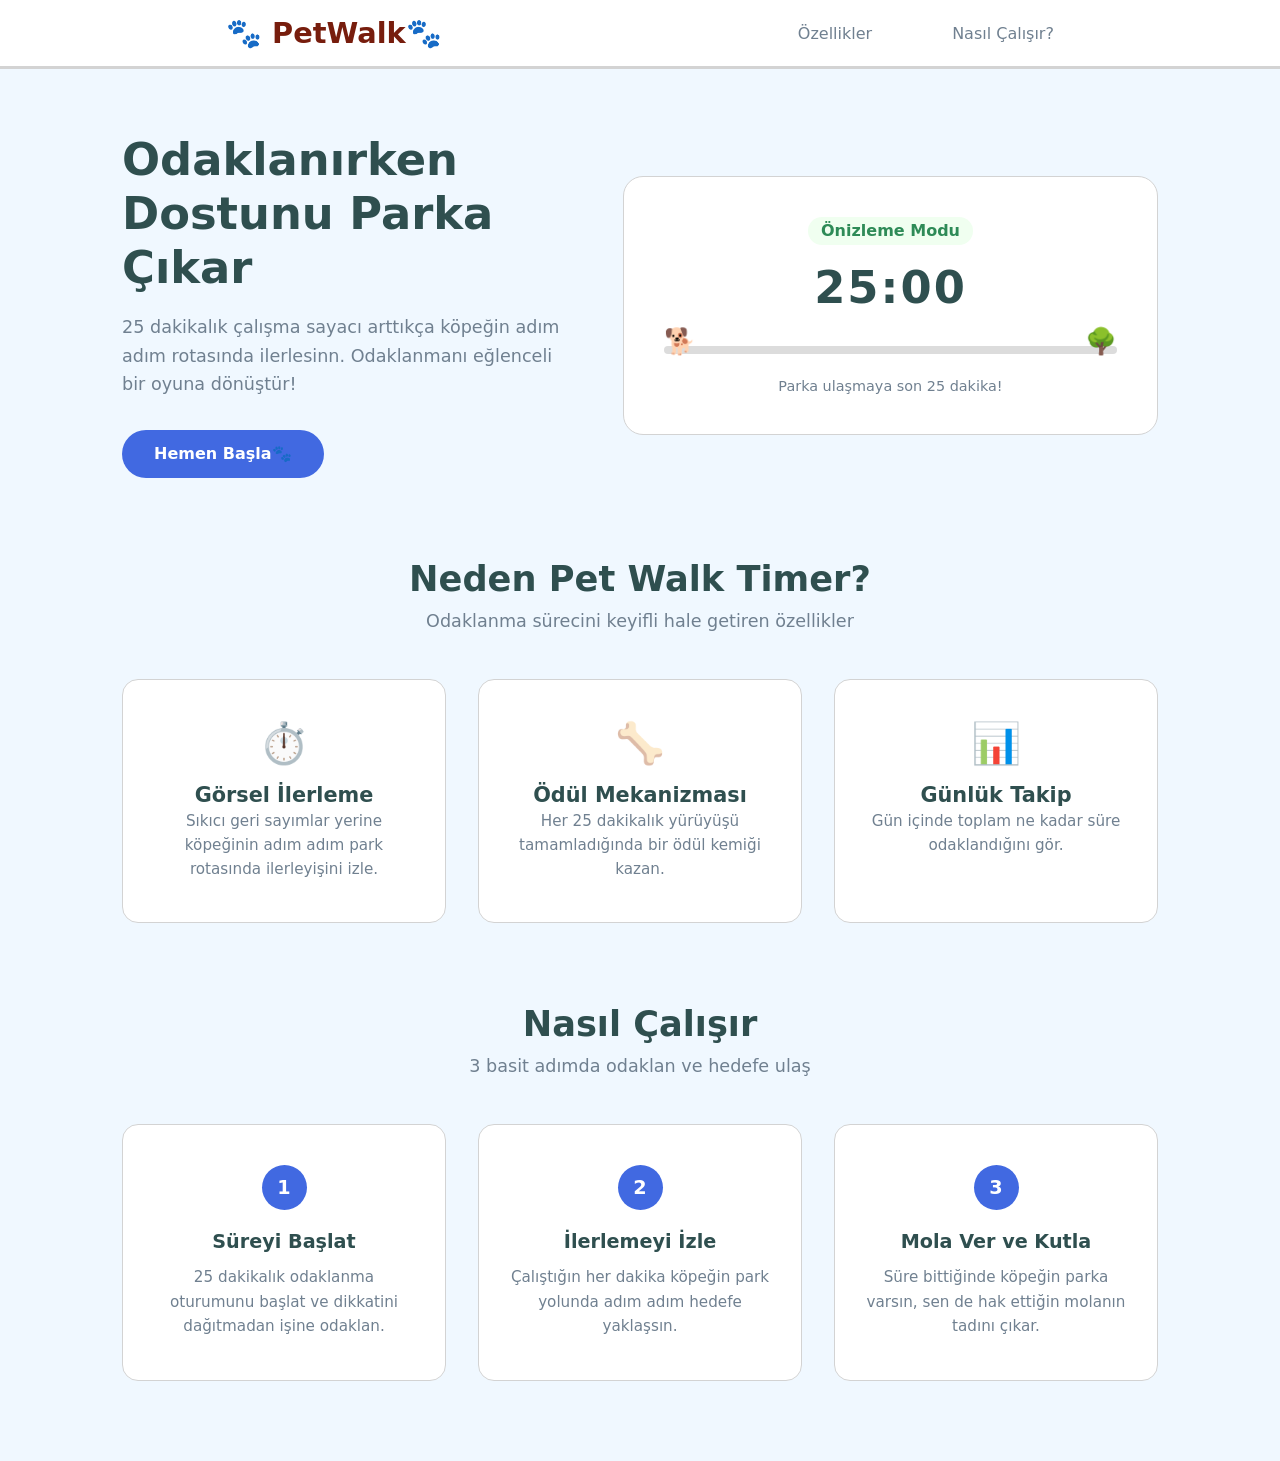
==== index.html @ 1a168e54 "feat: landing page, hero and features sections completed" ====
<!doctype html>
<html lang="en">
  <head>
    <meta charset="UTF-8" />
    <meta name="viewport" content="width=device-width, initial-scale=1.0" />
    <title>Document</title>
    <link rel="stylesheet" href="style.css" />
  </head>
  <body>
    <header>
      <nav class="navbar">
        <div class="logo">🐾 PetWalk🐾</div>
        <ul class="nav-links">
          <li><a href="#features">Özellikler</a></li>
          <li><a href="#how-it-works">Nasıl Çalışır?</a></li>
        </ul>
      </nav>
    </header>
    <main>
      <section class="hero-container">
        <!--Sol Taraf: Yazılar ve Buton-->
        <div class="hero-text">
          <h1>Odaklanırken Dostunu <span>Parka Çıkar</span></h1>
          <p>
            25 dakikalık çalışma sayacı arttıkça köpeğin adım adım rotasında
            ilerlesinn. Odaklanmanı eğlenceli bir oyuna dönüştür!
          </p>
          <a href="#app" class="hero-btn">Hemen Başla🐾 </a>
        </div>
        <!--Sağ Taraf: Önizleme Kartı-->
        <div class="hero-card">
          <div class="card-badge">Önizleme Modu</div>
          <div class="card-timer">25:00</div>
          <div class="card-track">
            <span class="card-dog">🐕</span>
            <span class="card-tree">🌳</span>
          </div>
          <p class="card-info">Parka ulaşmaya son 25 dakika!</p>
        </div>
      </section>
      <section id="features" class="features-section">
        <div class="features-header">
          <h2>Neden Pet Walk Timer?</h2>
          <p>Odaklanma sürecini keyifli hale getiren özellikler</p>
        </div>
        <div class="features-grid">
          <!--Kart 1-->
          <div class="feature-card">
            <div class="feature-icon">⏱️</div>
            <h3>Görsel İlerleme</h3>
            <p>
              Sıkıcı geri sayımlar yerine köpeğinin adım adım park rotasında
              ilerleyişini izle.
            </p>
          </div>
          <!--Kart 2-->
          <div class="feature-card">
            <div class="feature-icon">🦴</div>
            <h3>Ödül Mekanizması</h3>
            <p>
              Her 25 dakikalık yürüyüşü tamamladığında bir ödül kemiği kazan.
            </p>
          </div>
          <!--Kart 3-->
          <div class="feature-card">
            <div class="feature-icon">📊</div>
            <h3>Günlük Takip</h3>
            <p>Gün içinde toplam ne kadar süre odaklandığını gör.</p>
          </div>
        </div>
      </section>
      <!-- 3. Bölüm: Nasıl Çalışır-->
      <section id="how-it-works" class="how-section">
        <div class="features-header">
          <h2>Nasıl Çalışır</h2>
          <p>3 basit adımda odaklan ve hedefe ulaş</p>
        </div>
        <div class="steps-grid">
          <!-- Adım 1-->
          <div class="step-card">
            <div class="step-number">1</div>
            <h3>Süreyi Başlat</h3>
            <p>
              25 dakikalık odaklanma oturumunu başlat ve dikkatini dağıtmadan
              işine odaklan.
            </p>
          </div>
          <!-- Adım 2-->
          <div class="step-card">
            <div class="step-number">2</div>
            <h3>İlerlemeyi İzle</h3>
            <p>
              Çalıştığın her dakika köpeğin park yolunda adım adım hedefe
              yaklaşsın.
            </p>
          </div>
          <!-- Adım 3-->
          <div class="step-card">
            <div class="step-number">3</div>
            <h3>Mola Ver ve Kutla</h3>
            <p>
              Süre bittiğinde köpeğin parka varsın, sen de hak ettiğin molanın
              tadını çıkar.
            </p>
          </div>
        </div>
      </section>
    </main>
  </body>
</html>
---- style.css ----
/* Temel Sıfırlama */
* {
  box-sizing: border-box;
  margin: 0;
  padding: 0;
  font-family:
    system-ui,
    -apple-system,
    sans-serif;
}
body {
  background-color: aliceblue;
  color: darkslategray;
}
/* Header & Navbar Hizalama */
.navbar {
  display: flex;
  justify-content: space-around;
  align-items: center; /* yatay da hizalama*/
  padding: 1rem 3rem;
  background-color: white;
  border-bottom: 3px solid lightgray;
}
.logo {
  font-size: 1.8rem;
  font-weight: 800;
  color: rgb(119, 29, 13);
  display: flex;
  align-items: center;
  gap: 0.4rem;
  text-decoration: none;
}
.nav-links {
  display: flex;
  list-style: none;
  gap: 5rem;
  align-items: center;
}
.nav-links a {
  text-decoration: none;
  color: slategray;
  font-weight: 500;
  transition: color 0.02 ease;
}
/*Hero Ana Kapsayıcı (iki kolonlu yerleşim)*/
.hero-container {
  display: flex;
  justify-content: space-between;
  align-items: center;
  max-width: 1100px;
  margin: 4rem auto;
  padding: 0 2rem;
  gap: 3rem;
}
/*Sol taraf metin alanı*/
.hero-text {
  flex: 1;
}
.hero-text h1 {
  font-size: 2.8rem;
  line-height: 1.2;
  margin-bottom: 1.2rem;
}
.hero-text p {
  font-size: 1.1rem;
  color: slategray;
  margin-bottom: 2rem;
  line-height: 1.6;
}
/*Buton tasarımı*/
.hero-btn {
  display: inline-block;
  background-color: royalblue;
  color: white;
  text-decoration: none;
  padding: 0.9rem 2rem;
  border-radius: 25px;
  font-weight: 600;
  transition:
    transform 0.02s ease,
    background-color 0.02s ease;
}
.hero-btn:hover {
  background-color: darkblue;
  transform: translateY(-2px);
}
/*Sağ taraf önizleme kartı*/
.hero-card {
  flex: 1;
  background-color: white;
  padding: 2.5rem;
  border-radius: 20px;
  box-shadow: 0 10 px 30px rgba(0, 0, 0, 0, 08);
  border: 1px solid lightgray;
  text-align: center;
}
.card-badge {
  display: inline-block;
  background-color: honeydew;
  color: seagreen;
  padding: 0.3rem 0.8rem;
  border-radius: 20px;
  font-size: 0.85;
  font-weight: 600;
  margin-bottom: 1rem;
}
.card-timer {
  font-size: 2.8rem;
  font-weight: 800;
  letter-spacing: 2px;
  margin-bottom: 1rem;
}
/* Kart içindeki yol çizgisi*/
.card-track {
  background-color: gainsboro;
  height: 8px;
  border-radius: 4px;
  position: realtive;
  margin: 2rem 0 1.5rem 0;
  display: flex;
  justify-content: space-between;
  align-items: center;
}
.card-dog {
  font-size: 1.6rem;
  transform: translateY(-9px);
}

.card-tree {
  font-size: 1.6rem;
  transform: translateY(-9px);
}

.card-info {
  font-size: 0.9rem;
  color: slategray;
}
/*Özellikler Bölümü*/
.features-section {
  max-width: 1100px;
  margin: 5rem auto;
  padding: 0 2rem;
}
/* Başlık ve açıklama metni*/
.features-header {
  text-align: center;
  margin-bottom: 3rem;
}
.features-header h2 {
  font-size: 2.2rem;
  margin-bottom: 0.8rem;
}
.features-header p {
  color: slategray;
  font-size: 1.1rem;
}
/* 3 Kartı yan yana dizme*/
.features-grid {
  display: grid;
  grid-template-columns: 1fr 1fr 1fr; /* 3 eşit sütün oluşturur*/
  gap: 2rem; /* kartların arasına 2 rem boşluk koyar*/
}
/* Tekil kart tasarımı*/
.feature-card {
  background-color: white;
  padding: 2.5rem 1.8rem;
  border-radius: 16px;
  border: 1px solid lightgray;
  text-align: center;
  transition: transform 0.02s ease;
}
/* kartın üzerine gelince hafif yukarı kayması*/
.feature-card-hover {
  transform: translateY(-5px);
}
/* kart içindeki ikon, başlık ve yazılar*/
.feature-icon {
  font-size: 2.5rem;
  margin-bottom: 1rem;
}
.feature-card h3 {
  font-size: 1.3rem;
  margin-bottom: 0.08rem;
}
.feature-card p {
  color: slategray;
  line-height: 1.6;
  font-size: 0.95rem;
}
/* NASIL ÇALIŞIR BÖLÜMÜ*/
.how-section {
  max-width: 1100px;
  margin: 5rem auto;
  padding: 0 2rem;
}
/* Adımı yan yana dizme */
.steps-grid {
  display: grid;
  grid-template-columns: 1fr 1fr 1fr;
  gap: 2rem;
}

.step-card {
  background-color: white;
  padding: 2.5rem 1.8rem;
  border-radius: 16px;
  border: 1px solid lightgray;
  text-align: center;
  transition: transform 0.02 ease;
}
.step-card:hover {
  transform: translateY(-5px);
}
/* Yuvarlak mavi adım numaraları (1,2,3) */
.step-number {
  width: 45px;
  height: 45px;
  background-color: royalblue;
  color: white;
  border-radius: 50%;
  display: flex;
  align-items: center;
  justify-content: center;
  font-weight: 700;
  font-size: 1.2rem;
  margin: 0 auto 1.2rem auto;
}
.step-card h3 {
  font-size: 1.2rem;
  margin-bottom: 0.8rem;
}
.step-card p {
  font-size: 1.2rem;
  margin-bottom: 0.08rem;
}
.step-card p {
  color: slategray;
  line-height: 1.6;
  font-size: 0.95rem;
}
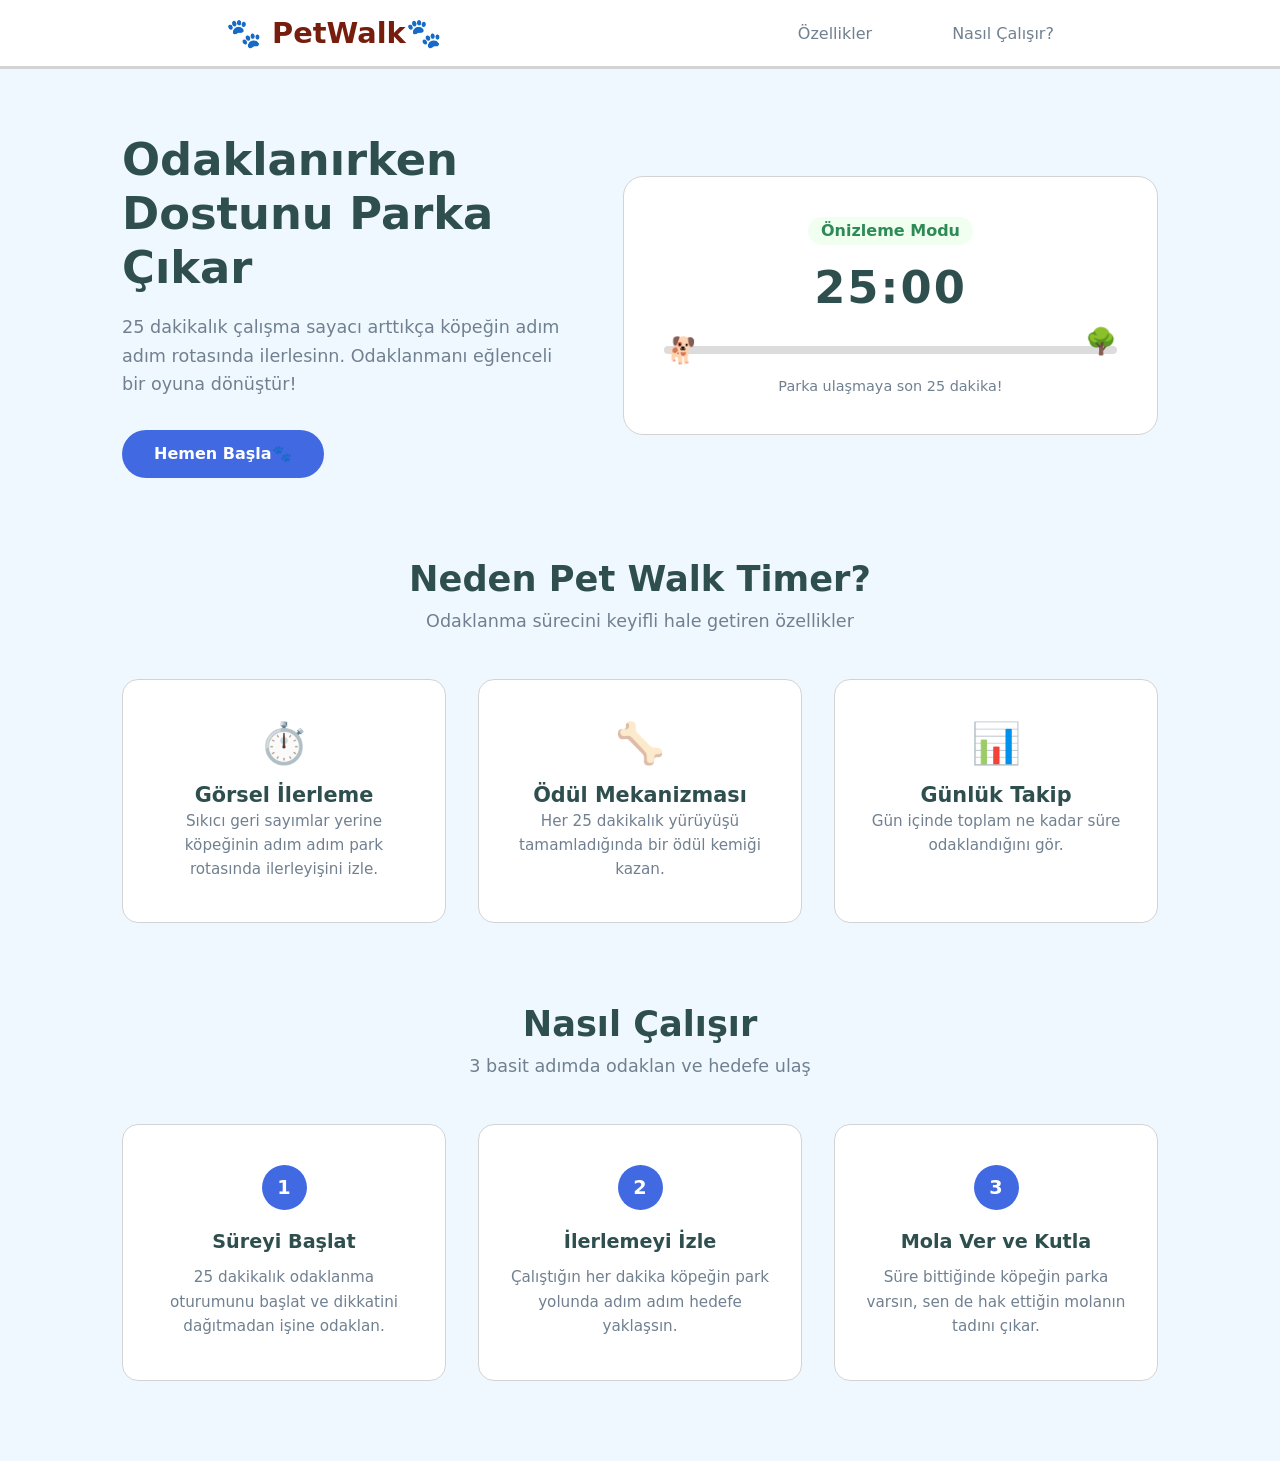
==== commit 73aec4a5: "feat: app page and timer logic completed" ====
--- a/index.html
+++ b/index.html
@@ -25,7 +25,7 @@
             25 dakikalık çalışma sayacı arttıkça köpeğin adım adım rotasında
             ilerlesinn. Odaklanmanı eğlenceli bir oyuna dönüştür!
           </p>
-          <a href="#app" class="hero-btn">Hemen Başla🐾 </a>
+          <a href="app.html" class="hero-btn">Hemen Başla🐾 </a>
         </div>
         <!--Sağ Taraf: Önizleme Kartı-->
         <div class="hero-card">
--- a/style.css
+++ b/style.css
@@ -124,6 +124,7 @@
 .card-dog {
   font-size: 1.6rem;
   transform: translateY(-9px);
+  transform: scaleX(-1);
 }
 
 .card-tree {
@@ -238,3 +239,108 @@
   line-height: 1.6;
   font-size: 0.95rem;
 }
+/* Uygulama Ekranı Hizalama */
+
+.app-container {
+  max-width: 750px;
+  margin: 4rem auto;
+  padding: 0 1.5rem;
+}
+.app-card {
+  background-color: white;
+  border: 1px solid lightgray;
+  border-radius: 24px;
+  text-align: center;
+}
+.app-header h2 {
+  font-size: 2rem;
+  margin-bottom: 0.05rem;
+  color: rgb(121, 35, 35);
+}
+.app-header p {
+  color: slategray;
+  font-size: 1rem;
+}
+/*Sayacı daha büyük ve dikkat çekici yapmak için*/
+.timer-display {
+  font-size: 4rem;
+  font-weight: 800px;
+  letter-spacing: 2px;
+  color: black;
+  margin: 1rem 0 1.5rem 0;
+}
+/*Büyük Sayaç Yazısı */
+.interactive-track {
+  background-color: gainsboro;
+  height: 12px;
+  border-radius: 6px;
+  position: relative;
+  margin: 3rem 1.5rem 3rem 1.5rem;
+}
+.dog-runner {
+  font-size: 2.2rem;
+  position: absolute;
+  left: 0%; /* köpek en soldan başlar*/
+  top: -18px;
+  transform: scaleX(-1); /* köpeğin yüzünü sağ tarafa çevirir*/
+  transition: left 0.5s ease;
+}
+.park-target {
+  font-size: 2.2rem;
+  position: absolute;
+  right: 0;
+  top: -16px;
+}
+/*Buton Düzenleri*/
+.controls-buttons {
+  display: flex;
+  justify-content: center;
+  gap: 1.2rem;
+  margin-bottom: 2rem;
+}
+.btn {
+  padding: 0.8rem 2rem;
+  font-size: 1.05rem;
+  font-weight: 700;
+  border-radius: 24px;
+  border: none;
+  cursor: pointer;
+  transition:
+    transform 0.01s ease,
+    opacity 0.2s ease;
+}
+.btn-active {
+  transform: scale(0.95);
+}
+.btn-start {
+  background-color: royalblue;
+  color: white;
+}
+.btn-start:hover {
+  opacity: 0.29;
+}
+.btn-pause {
+  background-color: gold;
+  color: black;
+}
+.btn-pause:hover {
+  opacity: 0.29;
+}
+.btn-reset {
+  background-color: whitesmoke;
+  color: slategray;
+  border: 1px solid lightgray;
+}
+.btn-reset:hover {
+  background-color: gainsboro;
+}
+/*Ödül Rozeti*/
+.rewards-area {
+  font-size: 1.1rem;
+  font-weight: 700;
+  color: royalblue;
+  background-color: aliceblue;
+  display: inline-block;
+  padding: 0.7rem 1.8rem;
+  border-radius: 30px;
+}
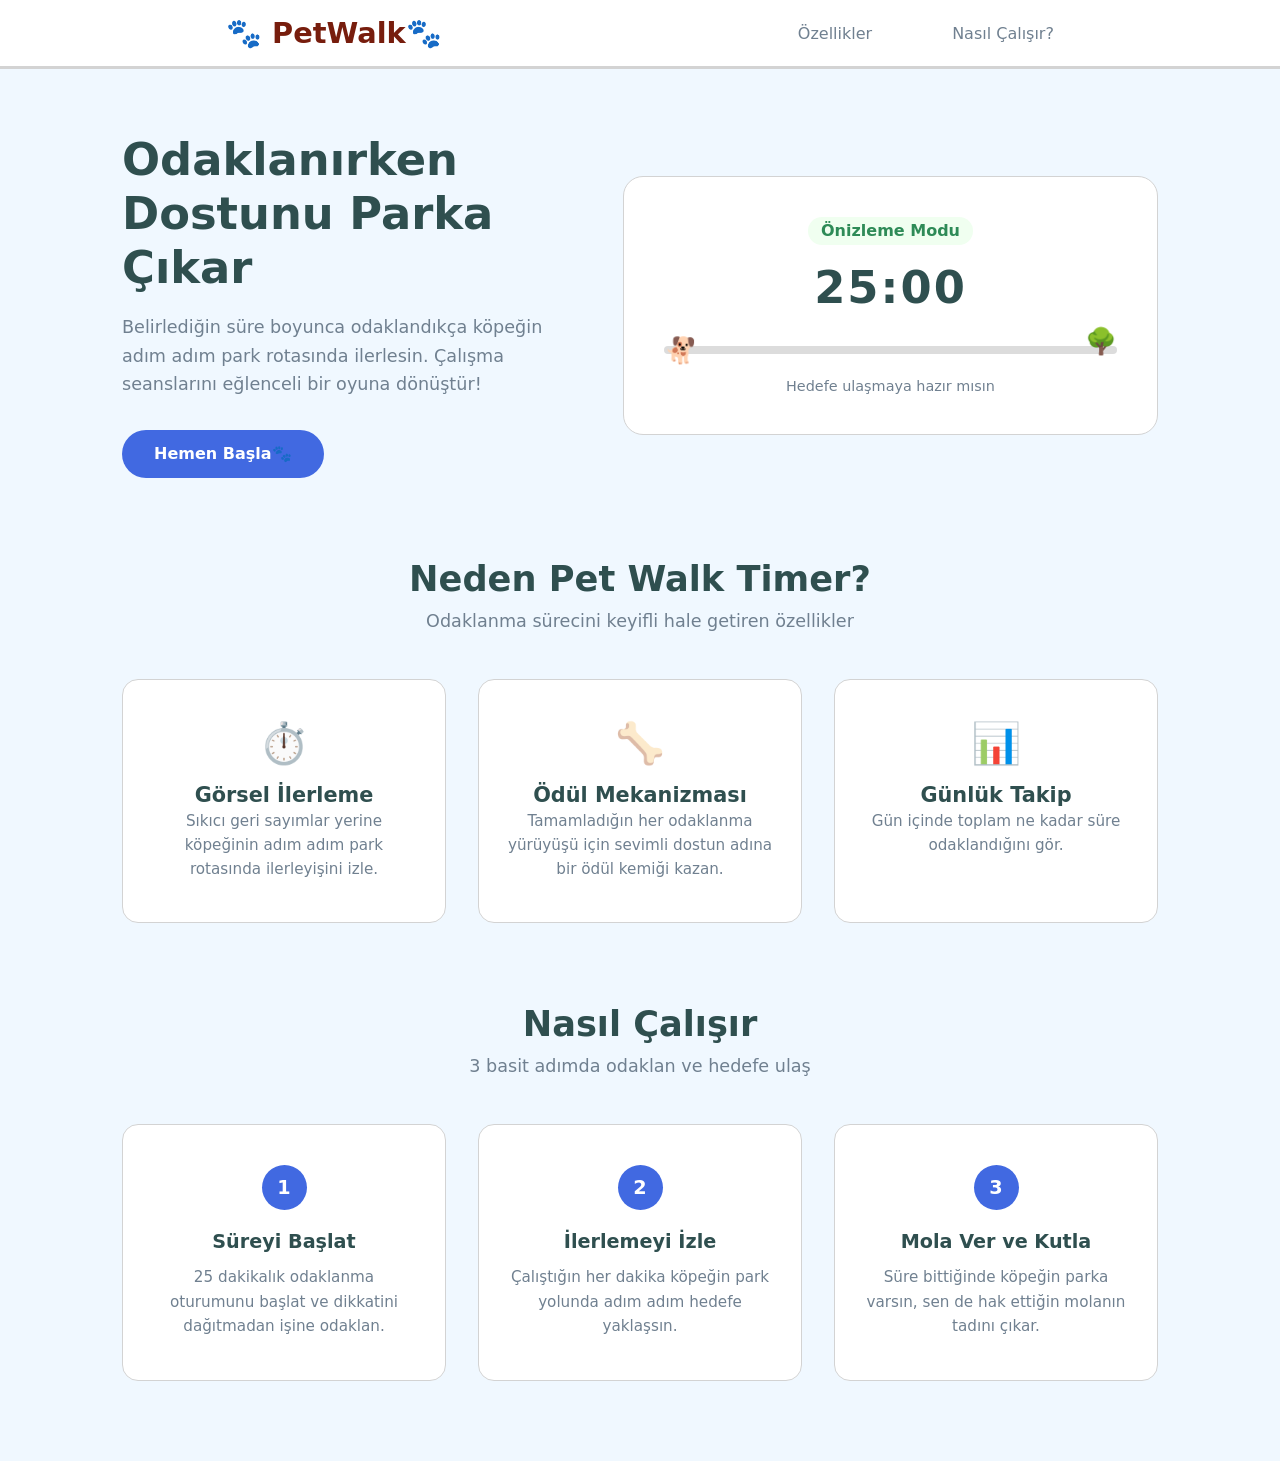
==== commit 2938e041: "feat: add duration selector options and bone reward reset mechanism" ====
--- a/index.html
+++ b/index.html
@@ -22,8 +22,9 @@
         <div class="hero-text">
           <h1>Odaklanırken Dostunu <span>Parka Çıkar</span></h1>
           <p>
-            25 dakikalık çalışma sayacı arttıkça köpeğin adım adım rotasında
-            ilerlesinn. Odaklanmanı eğlenceli bir oyuna dönüştür!
+            Belirlediğin süre boyunca odaklandıkça köpeğin adım adım park
+            rotasında ilerlesin. Çalışma seanslarını eğlenceli bir oyuna
+            dönüştür!
           </p>
           <a href="app.html" class="hero-btn">Hemen Başla🐾 </a>
         </div>
@@ -35,7 +36,7 @@
             <span class="card-dog">🐕</span>
             <span class="card-tree">🌳</span>
           </div>
-          <p class="card-info">Parka ulaşmaya son 25 dakika!</p>
+          <p class="card-info">Hedefe ulaşmaya hazır mısın</p>
         </div>
       </section>
       <section id="features" class="features-section">
@@ -58,7 +59,8 @@
             <div class="feature-icon">🦴</div>
             <h3>Ödül Mekanizması</h3>
             <p>
-              Her 25 dakikalık yürüyüşü tamamladığında bir ödül kemiği kazan.
+              Tamamladığın her odaklanma yürüyüşü için sevimli dostun adına bir
+              ödül kemiği kazan.
             </p>
           </div>
           <!--Kart 3-->
--- a/style.css
+++ b/style.css
@@ -281,7 +281,7 @@
   font-size: 2.2rem;
   position: absolute;
   left: 0%; /* köpek en soldan başlar*/
-  top: -18px;
+  top: -26px;
   transform: scaleX(-1); /* köpeğin yüzünü sağ tarafa çevirir*/
   transition: left 0.5s ease;
 }
@@ -289,7 +289,7 @@
   font-size: 2.2rem;
   position: absolute;
   right: 0;
-  top: -16px;
+  top: -26px;
 }
 /*Buton Düzenleri*/
 .controls-buttons {
@@ -344,3 +344,43 @@
   padding: 0.7rem 1.8rem;
   border-radius: 30px;
 }
+.time-options {
+  display: flex;
+  justify-content: center;
+  align-items: center;
+  flex-wrap: wrap;
+  gap: 0.6rem;
+  margin-top: 1rem;
+}
+
+.time-btn {
+  background-color: whitesmoke;
+  border: 1px solid lightgray;
+  padding: 0.4rem 0.9rem;
+  border-radius: 12px;
+  font-size: 0.9rem;
+  font-weight: 600;
+  color: slategray;
+  cursor: pointer;
+  transition: all 0.2s ease;
+}
+.time-btn :hover {
+  background-color: #e2e8f0;
+}
+.time-btn.active {
+  background-color: royalblue;
+  color: white;
+  border-color: royalblue;
+}
+.custom-time-box {
+  display: flex;
+  gap: 0.3rem;
+}
+.custom-time-box input {
+  width: 80px;
+  padding: 0.4rem 0.6rem;
+  border-radius: 12px;
+  border: 1px solid lightgray;
+  font-size: 0.85rem;
+  text-align: center;
+}
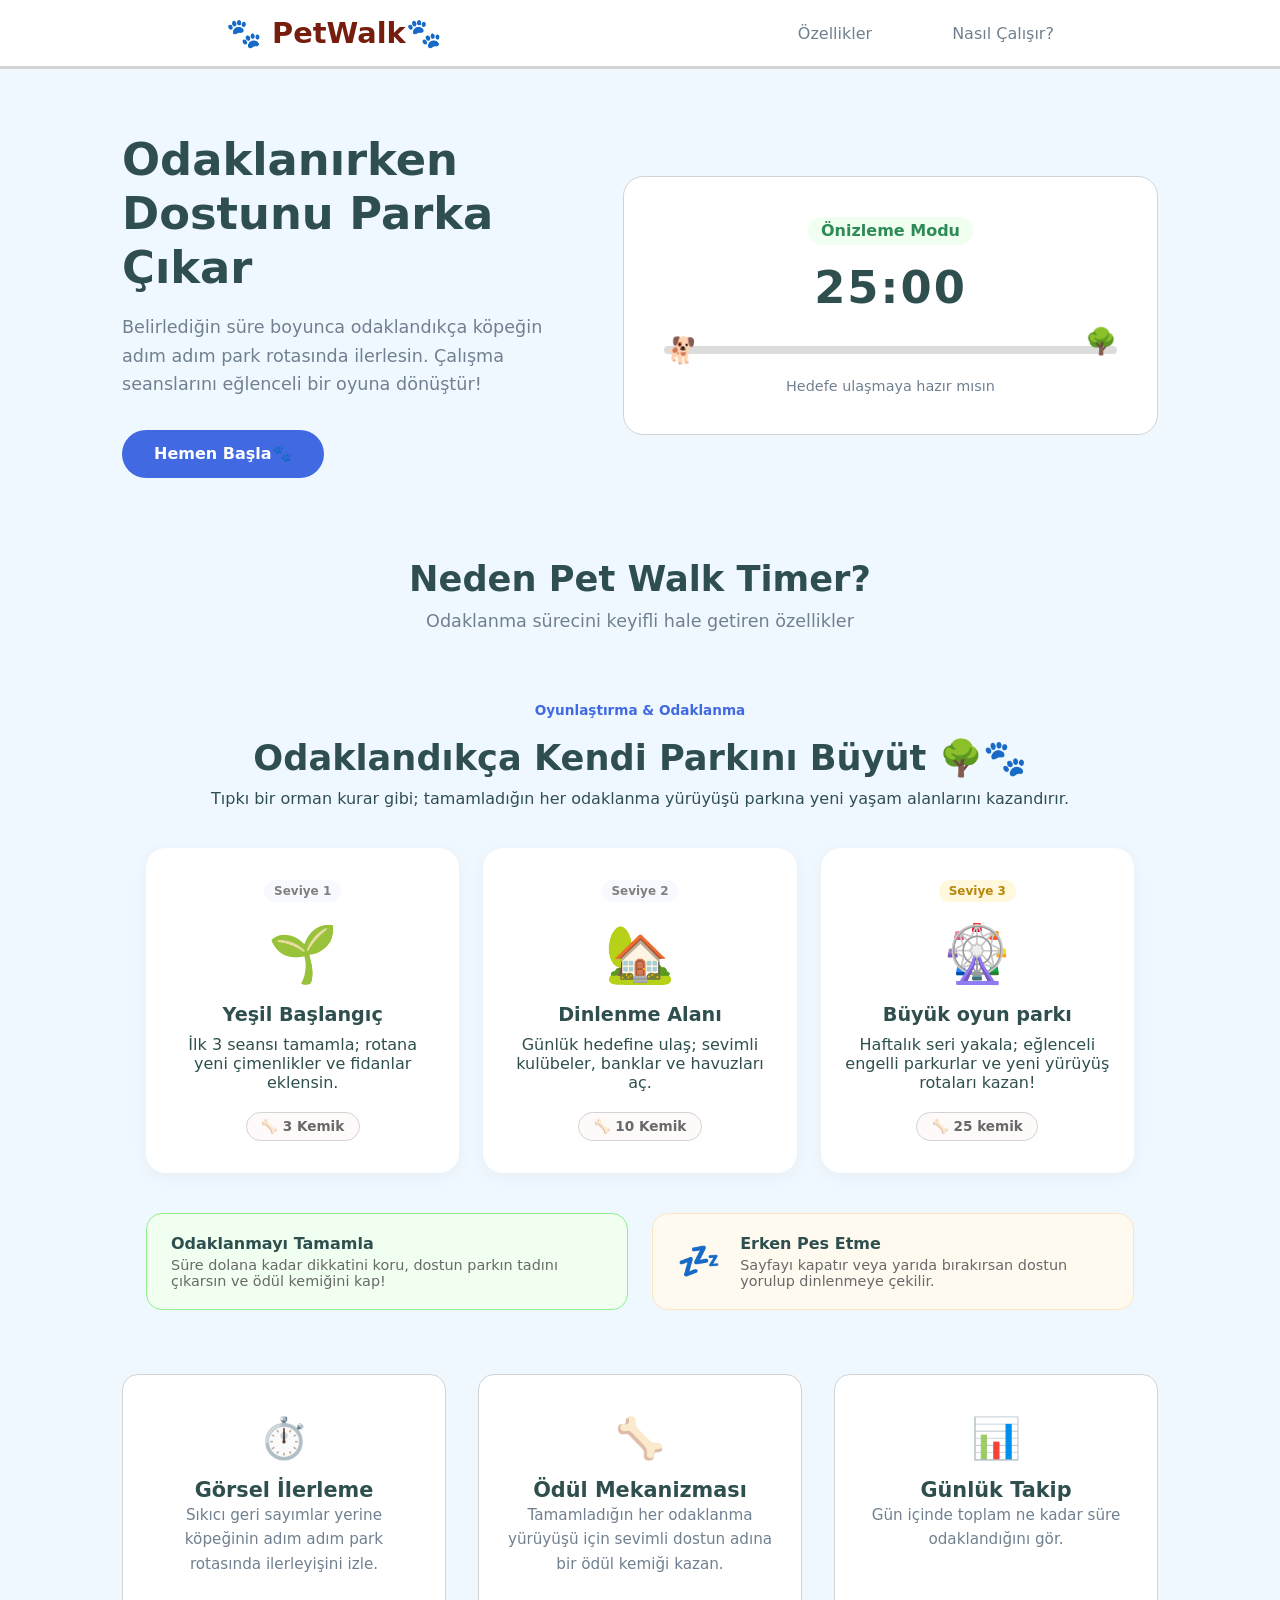
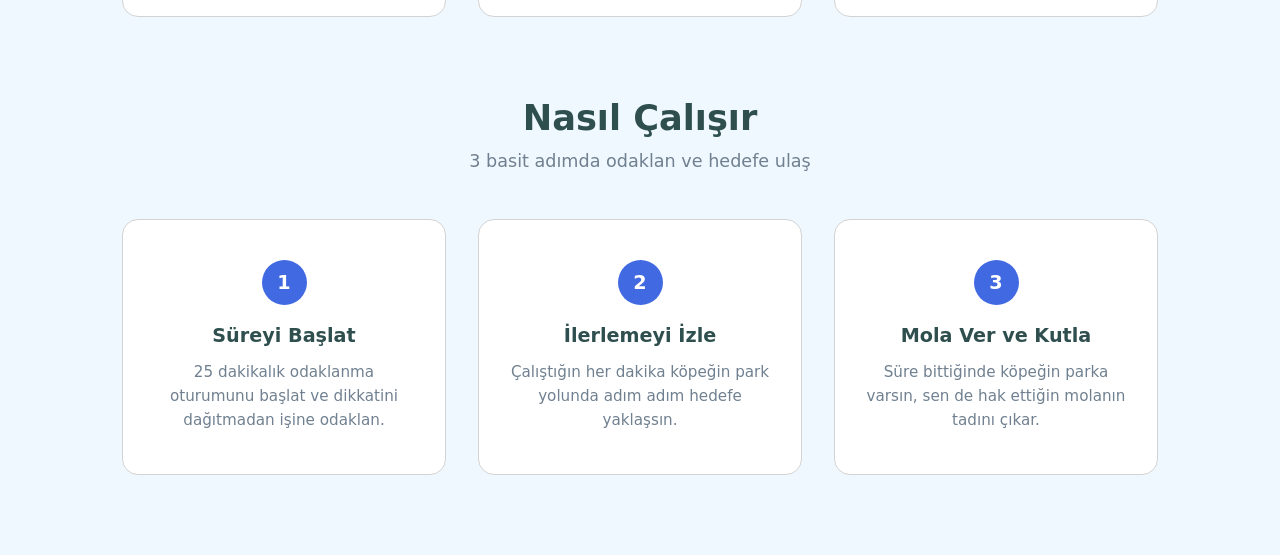
==== commit 6f76b27b: "feat: add park builder gamification section and responsive styles" ====
--- a/index.html
+++ b/index.html
@@ -44,6 +44,74 @@
           <h2>Neden Pet Walk Timer?</h2>
           <p>Odaklanma sürecini keyifli hale getiren özellikler</p>
         </div>
+        <section class="park-builder-section">
+          <div class="section-header">
+            <span class="badge">Oyunlaştırma & Odaklanma</span>
+            <h2>Odaklandıkça Kendi Parkını Büyüt 🌳🐾</h2>
+            <p>
+              Tıpkı bir orman kurar gibi; tamamladığın her odaklanma yürüyüşü
+              parkına yeni yaşam alanlarını kazandırır.
+            </p>
+          </div>
+          <div class="park-grid">
+            <!--Seviye 1-->
+            <div class="park-card">
+              <div class="park-badge">Seviye 1</div>
+              <div class="park-icon">🌱</div>
+              <h3>Yeşil Başlangıç</h3>
+              <p>
+                İlk 3 seansı tamamla; rotana yeni çimenlikler ve fidanlar
+                eklensin.
+              </p>
+              <span class="reward-tag">🦴 3 Kemik </span>
+            </div>
+            <!--Seviye 2-->
+            <div class="park-card">
+              <div class="park-badge">Seviye 2</div>
+              <div class="park-icon">🏡</div>
+              <h3>Dinlenme Alanı</h3>
+              <p>
+                Günlük hedefine ulaş; sevimli kulübeler, banklar ve havuzları
+                aç.
+              </p>
+              <span class="reward-tag">🦴 10 Kemik</span>
+            </div>
+            <!--Seviye 3-->
+            <div class="park-card featured">
+              <div class="park-badge gold">Seviye 3</div>
+              <div class="park-icon">🎡</div>
+              <h3>Büyük oyun parkı</h3>
+              <p>
+                Haftalık seri yakala; eğlenceli engelli parkurlar ve yeni
+                yürüyüş rotaları kazan!
+              </p>
+              <span class="reward-tag">🦴 25 kemik</span>
+            </div>
+          </div>
+          <!--Kurallar / Risk  & Kazanç Karşılaştırması-->
+          <div class="gamification-rules">
+            <div class="rule-box success">
+              <div>
+                <h4>Odaklanmayı Tamamla</h4>
+                <p>
+                  Süre dolana kadar dikkatini koru, dostun parkın tadını
+                  çıkarsın ve ödül kemiğini kap!
+                </p>
+              </div>
+            </div>
+            <div class="rule-box danger">
+              <span class="rule-icon">💤</span>
+              <div>
+                <h4>Erken Pes Etme</h4>
+                <p>
+                  Sayfayı kapatır veya yarıda bırakırsan dostun yorulup
+                  dinlenmeye çekilir.
+                </p>
+              </div>
+            </div>
+          </div>
+        </section>
+
         <div class="features-grid">
           <!--Kart 1-->
           <div class="feature-card">
--- a/style.css
+++ b/style.css
@@ -384,3 +384,162 @@
   font-size: 0.85rem;
   text-align: center;
 }
+
+@media (max-width: 760px) {
+  .features-grid,
+  .steps-grid,
+  .cards-container {
+    display: flex !important;
+    flex-direction: column !important;
+    gap: 1.5rem !important;
+    align-items: center;
+  }
+
+  .feature-card,
+  .step-card,
+  .card {
+    width: 100% !important;
+    max-width: 320px;
+    box-sizing: border-box;
+  }
+}
+.park-builder-section {
+  max-width: 1100px;
+  margin: 4rem auto;
+  padding: 0 1.5rem;
+}
+.park-builder-section .section-header {
+  text-align: center;
+  margin-bottom: 2.5rem;
+}
+.badge {
+  background-color: aliceblue;
+  color: royalblue;
+  font-size: 0.85rem;
+  font-weight: bold;
+  padding: 0.4rem 1rem;
+  border-radius: 20px;
+  display: inline-block;
+  margin-bottom: 0.8rem;
+}
+.park-builder-section h2 {
+  font-size: 2.2rem;
+  color: darkslategray;
+  margin-bottom: 0.6rem;
+  text-align: center;
+}
+.park-buikder-section p {
+  color: dimgray;
+  font-size: 1.05rem;
+  text-align: center;
+}
+.park-grid {
+  display: grid;
+  grid-template-columns: repeat(3, 1fr);
+  gap: 1.5rem;
+  margin-bottom: 2.5rem;
+}
+.park-card {
+  background: white;
+  border: 1px solid whiitesmoke;
+  border-radius: 20px;
+  padding: 2rem 1.5rem;
+  text-align: center;
+  box-shadow: 0 4px 20px rgba(0, 0, 0, 0.04);
+  transition:
+    transform 0.2s ease,
+    box-shadow 0.2s ease;
+  position: relative;
+}
+.park-card:hover {
+  transform: translateY(-5px);
+  box-shadow: 0 8px 25px rgba(0, 0, 0, 0, 08);
+}
+.paark-card.featured {
+  border: 2px solid orange;
+  background: ivory;
+}
+
+.park-badge {
+  display: inline-block;
+  font-size: 0.75rem;
+  font-weight: 700;
+  color: gray;
+  background: ghostwhite;
+  padding: 0.25rem 0.6rem;
+  border-radius: 12px;
+  margin-bottom: 1.2rem;
+}
+.park-badge.gold {
+  background: cornsilk;
+  color: darkgoldenrod;
+}
+/*İkonşar*/
+.park-icon {
+  font-size: 3.5rem;
+  margin-bottom: 1rem;
+  display: block;
+}
+.park-card h3 {
+  font-size: 1.2rem;
+  color: darkslategray;
+  margin-bottom: 0.6rem;
+}
+.reward-tag {
+  display: inline-block;
+  margin-top: 1.2rem;
+  background: snow;
+  border: 1px solid lightgray;
+  padding: 0.35rem 0.9rem;
+  border-radius: 15px;
+  font-weight: 600;
+  font-size: 0.85rem;
+  color: dimgray;
+}
+/*Kural Kutuları*/
+.gamification-rules {
+  display: grid;
+  grid-template-columns: 1fr 1fr;
+  gap: 1.5rem;
+}
+
+.rule-box {
+  display: flex;
+  align-items: center;
+  gap: 1.2rem;
+  padding: 1.25rem 1.5rem;
+  border-radius: 16px;
+}
+
+.rule-box.success {
+  background-color: honeydew;
+  border: 1px solid lightgreen;
+}
+
+.rule-box.danger {
+  background-color: floralwhite;
+  border: 1px solid bisque;
+}
+
+.rule-icon {
+  font-size: 2.2rem;
+}
+
+.rule-box h4 {
+  margin: 0 0 0.25rem 0;
+  color: darkslategray;
+}
+
+.rule-box p {
+  margin: 0;
+  font-size: 0.9rem;
+  color: dimgray;
+}
+
+/* Mobil Uyumluluk */
+@media (max-width: 768px) {
+  .park-grid,
+  .gamification-rules {
+    grid-template-columns: 1fr;
+  }
+}
